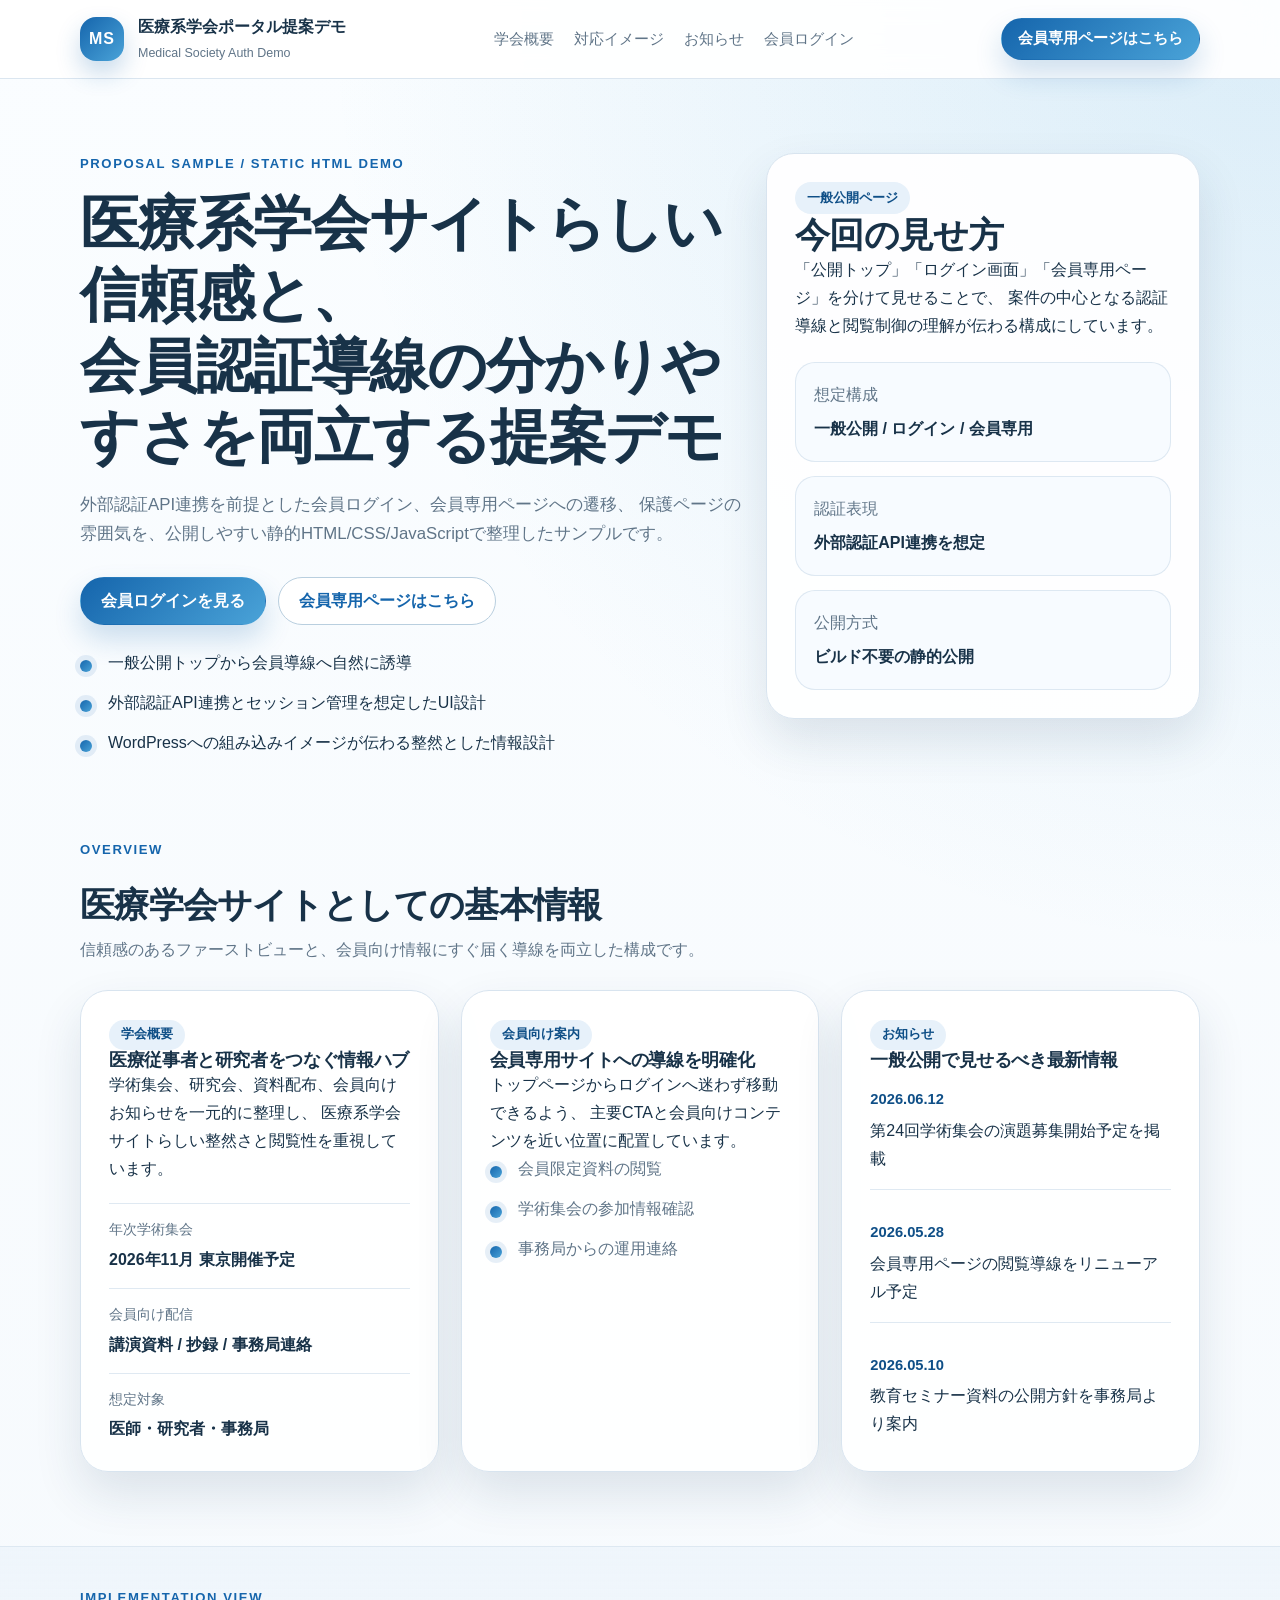
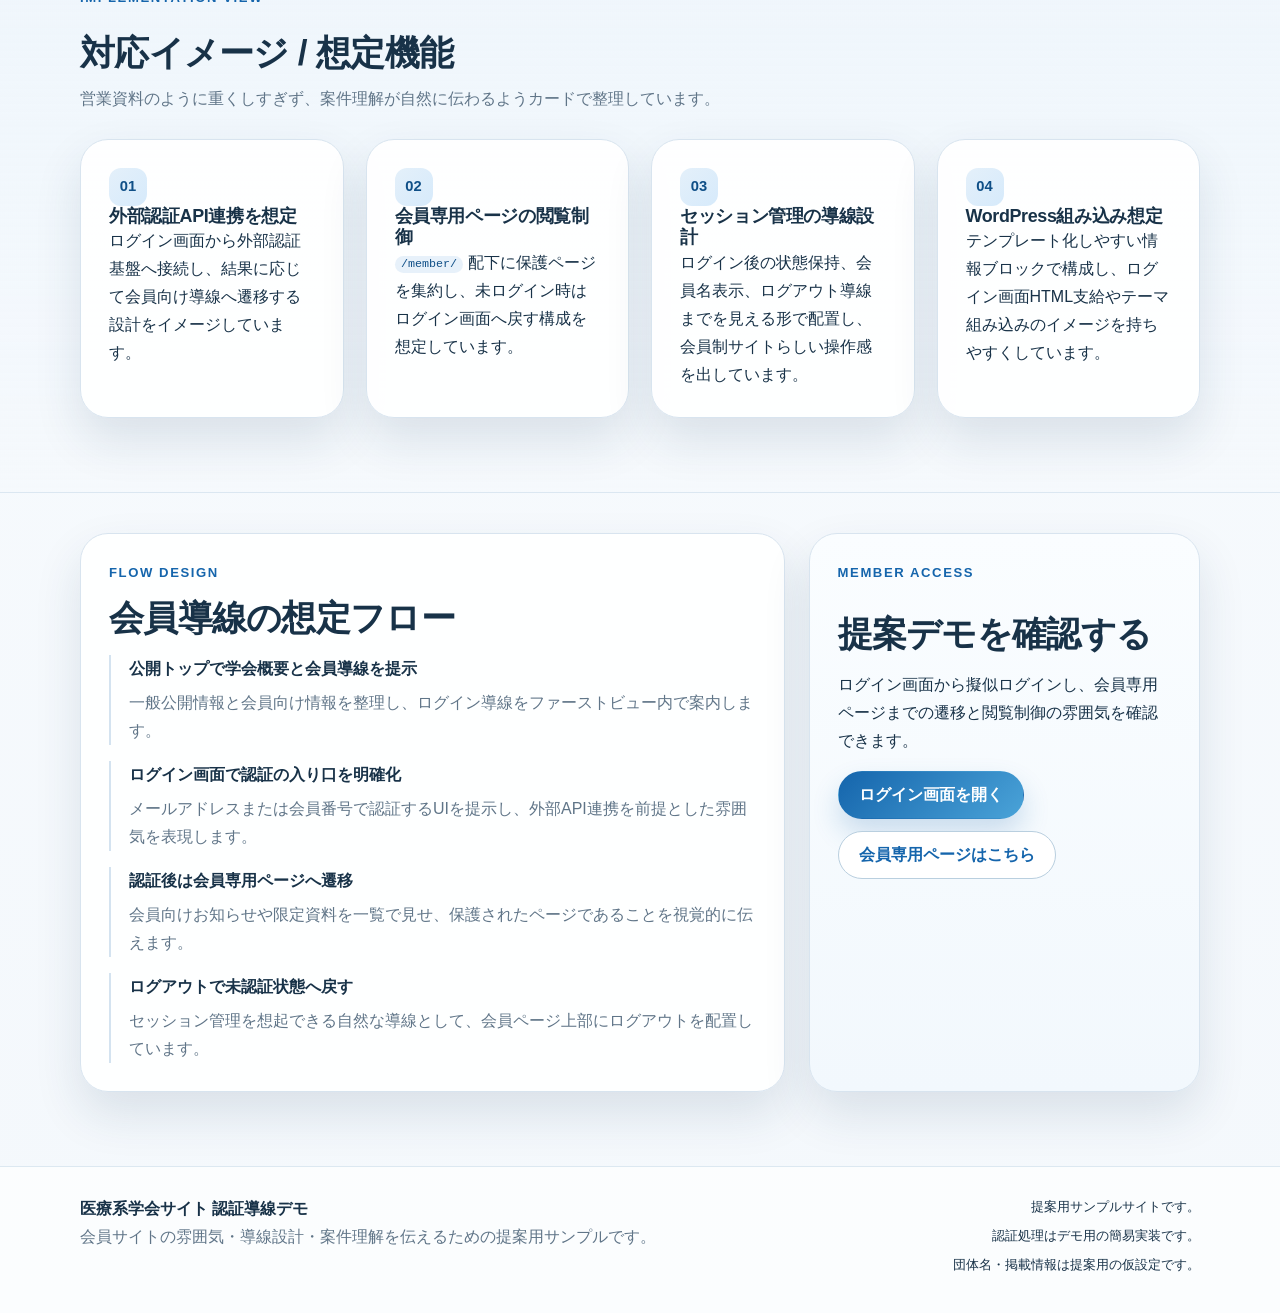
==== sample-site/medical-society-auth-demo/index.html @ 9080e942 "Add medical society auth demo sample site" ====
<!DOCTYPE html>
<html lang="ja">
<head>
  <meta charset="utf-8">
  <meta name="viewport" content="width=device-width, initial-scale=1">
  <title>医療系学会サイト 認証導線デモ | 提案用サンプル</title>
  <meta name="description" content="外部認証API連携を想定した、医療系学会サイト向け提案用サンプルです。ログイン導線と会員専用ページの雰囲気を静的サイトで表現しています。">
  <link rel="stylesheet" href="./assets/css/style.css">
  <script src="./assets/js/auth.js" defer></script>
  <script src="./assets/js/app.js" defer></script>
</head>
<body data-page="home">
  <header class="site-header">
    <div class="container header-inner">
      <a class="brand" href="./index.html" aria-label="トップページへ戻る">
        <span class="brand-mark">MS</span>
        <span class="brand-copy">
          <strong>医療系学会ポータル提案デモ</strong>
          <small>Medical Society Auth Demo</small>
        </span>
      </a>

      <nav class="site-nav" aria-label="グローバルナビゲーション">
        <a href="#overview">学会概要</a>
        <a href="#features">対応イメージ</a>
        <a href="#news">お知らせ</a>
        <a href="./login.html">会員ログイン</a>
      </nav>

      <a class="button button-primary button-sm" data-auth-cta href="./login.html">会員専用ページはこちら</a>
    </div>
  </header>

  <main>
    <section class="hero-section">
      <div class="container hero-grid">
        <div>
          <p class="eyebrow">Proposal Sample / Static HTML Demo</p>
          <h1>医療系学会サイトらしい信頼感と、<br>会員認証導線の分かりやすさを両立する提案デモ</h1>
          <p class="lead">
            外部認証API連携を前提とした会員ログイン、会員専用ページへの遷移、
            保護ページの雰囲気を、公開しやすい静的HTML/CSS/JavaScriptで整理したサンプルです。
          </p>

          <div class="hero-actions">
            <a class="button button-primary" href="./login.html">会員ログインを見る</a>
            <a class="button button-outline" data-auth-cta href="./login.html">会員専用ページはこちら</a>
          </div>

          <ul class="check-list">
            <li>一般公開トップから会員導線へ自然に誘導</li>
            <li>外部認証API連携とセッション管理を想定したUI設計</li>
            <li>WordPressへの組み込みイメージが伝わる整然とした情報設計</li>
          </ul>
        </div>

        <aside class="hero-panel">
          <span class="badge badge-soft" data-auth-status>一般公開ページ</span>
          <h2>今回の見せ方</h2>
          <p>
            「公開トップ」「ログイン画面」「会員専用ページ」を分けて見せることで、
            案件の中心となる認証導線と閲覧制御の理解が伝わる構成にしています。
          </p>

          <div class="metric-stack">
            <div class="metric-item">
              <span>想定構成</span>
              <strong>一般公開 / ログイン / 会員専用</strong>
            </div>
            <div class="metric-item">
              <span>認証表現</span>
              <strong>外部認証API連携を想定</strong>
            </div>
            <div class="metric-item">
              <span>公開方式</span>
              <strong>ビルド不要の静的公開</strong>
            </div>
          </div>
        </aside>
      </div>
    </section>

    <section class="section" id="overview">
      <div class="container">
        <div class="section-heading">
          <p class="eyebrow">Overview</p>
          <h2>医療学会サイトとしての基本情報</h2>
          <p>信頼感のあるファーストビューと、会員向け情報にすぐ届く導線を両立した構成です。</p>
        </div>

        <div class="card-grid card-grid-3">
          <article class="card">
            <span class="card-label">学会概要</span>
            <h3>医療従事者と研究者をつなぐ情報ハブ</h3>
            <p>
              学術集会、研究会、資料配布、会員向けお知らせを一元的に整理し、
              医療系学会サイトらしい整然さと閲覧性を重視しています。
            </p>
            <dl class="mini-stats">
              <div>
                <dt>年次学術集会</dt>
                <dd>2026年11月 東京開催予定</dd>
              </div>
              <div>
                <dt>会員向け配信</dt>
                <dd>講演資料 / 抄録 / 事務局連絡</dd>
              </div>
              <div>
                <dt>想定対象</dt>
                <dd>医師・研究者・事務局</dd>
              </div>
            </dl>
          </article>

          <article class="card">
            <span class="card-label">会員向け案内</span>
            <h3>会員専用サイトへの導線を明確化</h3>
            <p>
              トップページからログインへ迷わず移動できるよう、
              主要CTAと会員向けコンテンツを近い位置に配置しています。
            </p>
            <ul class="feature-list">
              <li>会員限定資料の閲覧</li>
              <li>学術集会の参加情報確認</li>
              <li>事務局からの運用連絡</li>
            </ul>
          </article>

          <article class="card" id="news">
            <span class="card-label">お知らせ</span>
            <h3>一般公開で見せるべき最新情報</h3>
            <ul class="notice-list">
              <li>
                <strong>2026.06.12</strong>
                <span>第24回学術集会の演題募集開始予定を掲載</span>
              </li>
              <li>
                <strong>2026.05.28</strong>
                <span>会員専用ページの閲覧導線をリニューアル予定</span>
              </li>
              <li>
                <strong>2026.05.10</strong>
                <span>教育セミナー資料の公開方針を事務局より案内</span>
              </li>
            </ul>
          </article>
        </div>
      </div>
    </section>

    <section class="section section-alt" id="features">
      <div class="container">
        <div class="section-heading">
          <p class="eyebrow">Implementation View</p>
          <h2>対応イメージ / 想定機能</h2>
          <p>営業資料のように重くしすぎず、案件理解が自然に伝わるようカードで整理しています。</p>
        </div>

        <div class="card-grid card-grid-4">
          <article class="card feature-card">
            <span class="icon-badge">01</span>
            <h3>外部認証API連携を想定</h3>
            <p>ログイン画面から外部認証基盤へ接続し、結果に応じて会員向け導線へ遷移する設計をイメージしています。</p>
          </article>

          <article class="card feature-card">
            <span class="icon-badge">02</span>
            <h3>会員専用ページの閲覧制御</h3>
            <p><code>/member/</code> 配下に保護ページを集約し、未ログイン時はログイン画面へ戻す構成を想定しています。</p>
          </article>

          <article class="card feature-card">
            <span class="icon-badge">03</span>
            <h3>セッション管理の導線設計</h3>
            <p>ログイン後の状態保持、会員名表示、ログアウト導線までを見える形で配置し、会員制サイトらしい操作感を出しています。</p>
          </article>

          <article class="card feature-card">
            <span class="icon-badge">04</span>
            <h3>WordPress組み込み想定</h3>
            <p>テンプレート化しやすい情報ブロックで構成し、ログイン画面HTML支給やテーマ組み込みのイメージを持ちやすくしています。</p>
          </article>
        </div>
      </div>
    </section>

    <section class="section">
      <div class="container split-panel">
        <div class="card">
          <p class="eyebrow">Flow Design</p>
          <h2>会員導線の想定フロー</h2>
          <ol class="timeline">
            <li>
              <strong>公開トップで学会概要と会員導線を提示</strong>
              <span>一般公開情報と会員向け情報を整理し、ログイン導線をファーストビュー内で案内します。</span>
            </li>
            <li>
              <strong>ログイン画面で認証の入り口を明確化</strong>
              <span>メールアドレスまたは会員番号で認証するUIを提示し、外部API連携を前提とした雰囲気を表現します。</span>
            </li>
            <li>
              <strong>認証後は会員専用ページへ遷移</strong>
              <span>会員向けお知らせや限定資料を一覧で見せ、保護されたページであることを視覚的に伝えます。</span>
            </li>
            <li>
              <strong>ログアウトで未認証状態へ戻す</strong>
              <span>セッション管理を想起できる自然な導線として、会員ページ上部にログアウトを配置しています。</span>
            </li>
          </ol>
        </div>

        <aside class="card soft-card cta-card">
          <p class="eyebrow">Member Access</p>
          <h2>提案デモを確認する</h2>
          <p>
            ログイン画面から擬似ログインし、会員専用ページまでの遷移と閲覧制御の雰囲気を確認できます。
          </p>
          <div class="stack-buttons">
            <a class="button button-primary" href="./login.html">ログイン画面を開く</a>
            <a class="button button-outline" data-auth-cta href="./login.html">会員ページを見る</a>
          </div>
        </aside>
      </div>
    </section>
  </main>

  <footer class="site-footer">
    <div class="container footer-inner">
      <div>
        <strong>医療系学会サイト 認証導線デモ</strong>
        <p>会員サイトの雰囲気・導線設計・案件理解を伝えるための提案用サンプルです。</p>
      </div>
      <div class="footer-notes">
        <small>提案用サンプルサイトです。</small>
        <small>認証処理はデモ用の簡易実装です。</small>
        <small>団体名・掲載情報は提案用の仮設定です。</small>
      </div>
    </div>
  </footer>
</body>
</html>
---- sample-site/medical-society-auth-demo/assets/css/style.css ----
:root {
  --bg: #f4f8fc;
  --bg-deep: #0f2740;
  --surface: #ffffff;
  --surface-soft: #f7fbff;
  --surface-dark: #17324c;
  --line: #d8e4ef;
  --line-strong: #b9cfdf;
  --text: #183248;
  --text-soft: #607588;
  --text-light: #d8e7f5;
  --primary: #1565ac;
  --primary-dark: #0f4f87;
  --accent: #4aa3d8;
  --success: #18794e;
  --danger: #c53d3d;
  --shadow: 0 22px 48px rgba(21, 58, 93, 0.12);
  --radius-lg: 28px;
  --radius-md: 20px;
  --radius-sm: 14px;
  --container: min(1120px, calc(100% - 40px));
}

*,
*::before,
*::after {
  box-sizing: border-box;
}

html {
  scroll-behavior: smooth;
}

body {
  margin: 0;
  font-family: "Hiragino Sans", "Yu Gothic UI", "Yu Gothic", Meiryo, sans-serif;
  color: var(--text);
  line-height: 1.75;
  background:
    radial-gradient(circle at top right, rgba(74, 163, 216, 0.18), transparent 30%),
    linear-gradient(180deg, #fafdff 0%, var(--bg) 100%);
}

body.protected-page {
  background:
    radial-gradient(circle at top left, rgba(74, 163, 216, 0.16), transparent 24%),
    linear-gradient(180deg, #edf5fb 0%, #f7fbff 100%);
}

a {
  color: inherit;
  text-decoration: none;
}

button,
input {
  font: inherit;
}

button {
  cursor: pointer;
}

img {
  max-width: 100%;
  display: block;
}

code {
  padding: 0.08rem 0.4rem;
  border-radius: 999px;
  background: #e7f1fa;
  color: var(--primary-dark);
  font-size: 0.9em;
}

.container {
  width: var(--container);
  margin: 0 auto;
}

.site-header {
  position: sticky;
  top: 0;
  z-index: 10;
  background: rgba(255, 255, 255, 0.92);
  backdrop-filter: blur(14px);
  border-bottom: 1px solid rgba(216, 228, 239, 0.9);
}

.site-header-dark {
  background: rgba(15, 39, 64, 0.9);
  border-bottom-color: rgba(216, 231, 245, 0.14);
  color: #f3f8fc;
}

.header-inner {
  display: flex;
  align-items: center;
  justify-content: space-between;
  gap: 18px;
  min-height: 78px;
}

.brand {
  display: inline-flex;
  align-items: center;
  gap: 14px;
  min-width: 0;
}

.brand-mark {
  display: inline-grid;
  place-items: center;
  width: 44px;
  height: 44px;
  border-radius: 16px;
  background: linear-gradient(135deg, var(--primary) 0%, var(--accent) 100%);
  color: #fff;
  font-weight: 800;
  letter-spacing: 0.06em;
  box-shadow: 0 12px 24px rgba(21, 101, 172, 0.24);
}

.brand-copy {
  display: grid;
  gap: 2px;
}

.brand-copy strong,
.brand-copy small {
  display: block;
}

.brand-copy strong {
  font-size: 0.98rem;
}

.brand-copy small {
  color: var(--text-soft);
  font-size: 0.78rem;
}

.site-header-dark .brand-copy small,
.site-header-dark .site-nav a {
  color: rgba(243, 248, 252, 0.78);
}

.site-nav {
  display: inline-flex;
  align-items: center;
  gap: 20px;
  flex-wrap: wrap;
}

.site-nav a {
  font-size: 0.95rem;
  color: var(--text-soft);
}

.site-nav a:hover,
.site-nav a:focus-visible {
  color: var(--primary);
}

.button {
  display: inline-flex;
  align-items: center;
  justify-content: center;
  gap: 8px;
  min-height: 48px;
  padding: 0 20px;
  border-radius: 999px;
  border: 1px solid transparent;
  font-weight: 700;
  transition: transform 180ms ease, background-color 180ms ease, border-color 180ms ease;
}

.button:hover,
.button:focus-visible {
  transform: translateY(-1px);
}

.button-sm {
  min-height: 42px;
  padding-inline: 16px;
  font-size: 0.92rem;
}

.button-block {
  width: 100%;
}

.button-primary {
  background: linear-gradient(135deg, var(--primary) 0%, var(--accent) 100%);
  color: #fff;
  box-shadow: 0 14px 28px rgba(21, 101, 172, 0.2);
}

.button-secondary {
  background: rgba(255, 255, 255, 0.12);
  color: #fff;
  border-color: rgba(255, 255, 255, 0.22);
}

.button-outline {
  background: #fff;
  color: var(--primary);
  border-color: var(--line-strong);
}

.eyebrow {
  margin: 0 0 12px;
  color: var(--primary);
  font-size: 0.82rem;
  font-weight: 800;
  letter-spacing: 0.12em;
  text-transform: uppercase;
}

h1,
h2,
h3 {
  margin: 0;
  line-height: 1.2;
  letter-spacing: -0.02em;
}

h1 {
  font-size: clamp(2rem, 5vw, 3.7rem);
}

h2 {
  font-size: clamp(1.55rem, 3vw, 2.2rem);
}

h3 {
  font-size: 1.12rem;
}

p {
  margin: 0;
}

.lead {
  margin-top: 18px;
  color: var(--text-soft);
  font-size: 1.05rem;
}

.lead.narrow {
  max-width: 760px;
}

.hero-section {
  padding: 74px 0 42px;
}

.hero-grid,
.member-hero-grid,
.split-panel,
.login-layout,
.member-layout {
  display: grid;
  gap: 24px;
}

.hero-grid {
  grid-template-columns: minmax(0, 1.45fr) minmax(320px, 0.95fr);
  align-items: start;
}

.member-hero {
  padding: 58px 0 20px;
  color: #102c43;
}

.member-hero-grid {
  grid-template-columns: minmax(0, 1.35fr) minmax(320px, 0.85fr);
  align-items: start;
}

.hero-panel,
.card,
.download-card,
.sub-card {
  background: rgba(255, 255, 255, 0.94);
  border: 1px solid var(--line);
  border-radius: var(--radius-lg);
  box-shadow: var(--shadow);
}

.hero-panel,
.card {
  padding: 28px;
}

.soft-card {
  background: linear-gradient(180deg, #fafdff 0%, #f2f8fd 100%);
}

.dark-panel {
  background: linear-gradient(180deg, rgba(20, 54, 84, 0.98), rgba(17, 43, 66, 0.98));
  border-color: rgba(216, 231, 245, 0.12);
  color: #f3f8fc;
}

.section {
  padding: 40px 0 74px;
}

.section-tight {
  padding-top: 24px;
}

.section-alt {
  background: linear-gradient(180deg, rgba(230, 241, 250, 0.48), rgba(244, 248, 252, 0.2));
  border-block: 1px solid rgba(216, 228, 239, 0.8);
}

.section-heading {
  display: grid;
  gap: 10px;
  margin-bottom: 26px;
}

.section-heading > p:last-child {
  color: var(--text-soft);
}

.section-heading-left {
  margin-bottom: 18px;
}

.card-grid {
  display: grid;
  gap: 22px;
}

.card-grid-2 {
  grid-template-columns: repeat(2, minmax(0, 1fr));
}

.card-grid-3 {
  grid-template-columns: repeat(3, minmax(0, 1fr));
}

.card-grid-4 {
  grid-template-columns: repeat(4, minmax(0, 1fr));
}

.card-label,
.download-meta {
  display: inline-flex;
  align-items: center;
  min-height: 30px;
  padding: 0 12px;
  border-radius: 999px;
  background: #e7f1fa;
  color: var(--primary-dark);
  font-size: 0.82rem;
  font-weight: 700;
}

.icon-badge {
  display: inline-grid;
  place-items: center;
  width: 38px;
  height: 38px;
  border-radius: 12px;
  background: linear-gradient(135deg, #e4f0fa 0%, #d6eafb 100%);
  color: var(--primary-dark);
  font-size: 0.92rem;
  font-weight: 800;
}

.badge {
  display: inline-flex;
  align-items: center;
  min-height: 32px;
  padding: 0 12px;
  border-radius: 999px;
  font-size: 0.82rem;
  font-weight: 700;
}

.badge-soft {
  background: #e7f1fa;
  color: var(--primary-dark);
}

.badge-success {
  background: rgba(24, 121, 78, 0.12);
  color: var(--success);
}

.hero-actions,
.stack-buttons,
.inline-actions {
  display: flex;
  gap: 12px;
  flex-wrap: wrap;
}

.hero-actions {
  margin-top: 28px;
}

.top-gap {
  margin-top: 18px;
}

.check-list,
.feature-list,
.notice-list,
.timeline {
  margin: 0;
  padding: 0;
  list-style: none;
}

.check-list {
  display: grid;
  gap: 12px;
  margin-top: 24px;
}

.check-list li,
.feature-list li {
  position: relative;
  padding-left: 28px;
}

.check-list li::before,
.feature-list li::before {
  content: "";
  position: absolute;
  left: 0;
  top: 0.68em;
  width: 12px;
  height: 12px;
  border-radius: 999px;
  background: linear-gradient(135deg, var(--primary) 0%, var(--accent) 100%);
  box-shadow: 0 0 0 5px rgba(21, 101, 172, 0.1);
}

.feature-list {
  display: grid;
  gap: 12px;
  color: var(--text-soft);
}

.feature-list-light li {
  color: var(--text-light);
}

.notice-list {
  display: grid;
  gap: 14px;
}

.notice-list li {
  display: grid;
  gap: 4px;
  padding: 16px 0;
  border-bottom: 1px solid rgba(216, 228, 239, 0.8);
}

.notice-list li:last-child {
  padding-bottom: 0;
  border-bottom: 0;
}

.notice-list strong {
  color: var(--primary-dark);
  font-size: 0.92rem;
}

.mini-stats {
  display: grid;
  gap: 14px;
  margin: 20px 0 0;
}

.mini-stats div {
  padding-top: 14px;
  border-top: 1px solid rgba(216, 228, 239, 0.8);
}

.mini-stats dt {
  font-size: 0.85rem;
  color: var(--text-soft);
}

.mini-stats dd {
  margin: 4px 0 0;
  font-weight: 700;
}

.metric-stack {
  display: grid;
  gap: 14px;
  margin-top: 22px;
}

.metric-item {
  padding: 18px;
  border-radius: var(--radius-md);
  background: var(--surface-soft);
  border: 1px solid rgba(216, 228, 239, 0.8);
}

.metric-item span,
.panel-caption,
.muted {
  color: var(--text-soft);
}

.metric-item strong {
  display: block;
  margin-top: 6px;
  font-size: 1rem;
}

.timeline {
  display: grid;
  gap: 16px;
  margin-top: 16px;
}

.timeline li {
  display: grid;
  gap: 6px;
  padding-left: 18px;
  border-left: 2px solid rgba(21, 101, 172, 0.18);
}

.timeline.compact {
  gap: 14px;
}

.timeline span {
  color: var(--text-soft);
}

.split-panel {
  grid-template-columns: minmax(0, 1.35fr) minmax(280px, 0.75fr);
  align-items: stretch;
}

.cta-card {
  display: grid;
  align-content: start;
  gap: 16px;
}

.sub-hero {
  padding: 58px 0 14px;
}

.login-layout {
  grid-template-columns: minmax(0, 1fr) minmax(320px, 0.9fr);
  align-items: start;
}

.stack-panel,
.sidebar-stack,
.content-stack {
  display: grid;
  gap: 22px;
}

.form-header {
  display: grid;
  gap: 12px;
  margin-bottom: 22px;
}

.field {
  display: grid;
  gap: 10px;
  margin-bottom: 16px;
}

.field span {
  font-weight: 700;
}

.field input {
  min-height: 54px;
  padding: 0 16px;
  border: 1px solid var(--line-strong);
  border-radius: 16px;
  background: #fff;
  color: var(--text);
}

.field input:focus {
  outline: 2px solid rgba(21, 101, 172, 0.18);
  border-color: var(--primary);
}

.form-hint {
  display: grid;
  gap: 8px;
  margin: 4px 0 16px;
  color: var(--text-soft);
  font-size: 0.92rem;
}

.form-error {
  min-height: 1.5em;
  margin: 0 0 16px;
  color: var(--danger);
  font-weight: 700;
}

.inline-note {
  display: grid;
  gap: 10px;
  padding: 16px 18px;
  margin-bottom: 18px;
  border-radius: 18px;
  border: 1px solid rgba(24, 121, 78, 0.18);
  background: rgba(24, 121, 78, 0.08);
  color: #155437;
}

.inline-note.success strong {
  color: #0f4b30;
}

.text-link {
  padding: 0;
  border: 0;
  background: none;
  color: var(--primary);
  font-weight: 700;
}

.member-layout {
  grid-template-columns: minmax(0, 1.35fr) minmax(300px, 0.8fr);
  align-items: start;
}

.session-row {
  display: flex;
  flex-wrap: wrap;
  gap: 12px;
  align-items: center;
  margin-top: 24px;
}

.session-text {
  color: var(--text-soft);
  font-size: 0.94rem;
}

.download-card,
.sub-card {
  padding: 22px;
}

.download-card {
  display: grid;
  gap: 12px;
}

.site-footer {
  padding: 28px 0 36px;
  border-top: 1px solid rgba(216, 228, 239, 0.85);
  background: rgba(255, 255, 255, 0.7);
}

.site-footer-dark {
  background: rgba(15, 39, 64, 0.94);
  border-top-color: rgba(216, 231, 245, 0.12);
  color: #f3f8fc;
}

.footer-inner {
  display: flex;
  align-items: flex-start;
  justify-content: space-between;
  gap: 18px;
  flex-wrap: wrap;
}

.footer-inner p {
  color: var(--text-soft);
}

.site-footer-dark .footer-inner p,
.site-footer-dark .footer-notes small {
  color: rgba(243, 248, 252, 0.74);
}

.footer-notes {
  display: grid;
  gap: 6px;
  text-align: right;
}

.auth-pending main {
  opacity: 0;
}

@media (max-width: 980px) {
  .hero-grid,
  .member-hero-grid,
  .split-panel,
  .login-layout,
  .member-layout,
  .card-grid-3,
  .card-grid-4 {
    grid-template-columns: 1fr;
  }

  .card-grid-2 {
    grid-template-columns: 1fr;
  }

  .site-nav {
    display: none;
  }

  .header-inner {
    min-height: 72px;
  }
}

@media (max-width: 640px) {
  :root {
    --container: min(100% - 28px, 1120px);
  }

  .hero-section {
    padding-top: 48px;
  }

  .sub-hero,
  .member-hero {
    padding-top: 40px;
  }

  .hero-panel,
  .card,
  .download-card,
  .sub-card {
    padding: 22px;
    border-radius: 22px;
  }

  .button,
  .button-sm {
    width: 100%;
  }

  .hero-actions,
  .stack-buttons,
  .inline-actions,
  .session-row {
    flex-direction: column;
    align-items: stretch;
  }

  .footer-notes {
    text-align: left;
  }
}
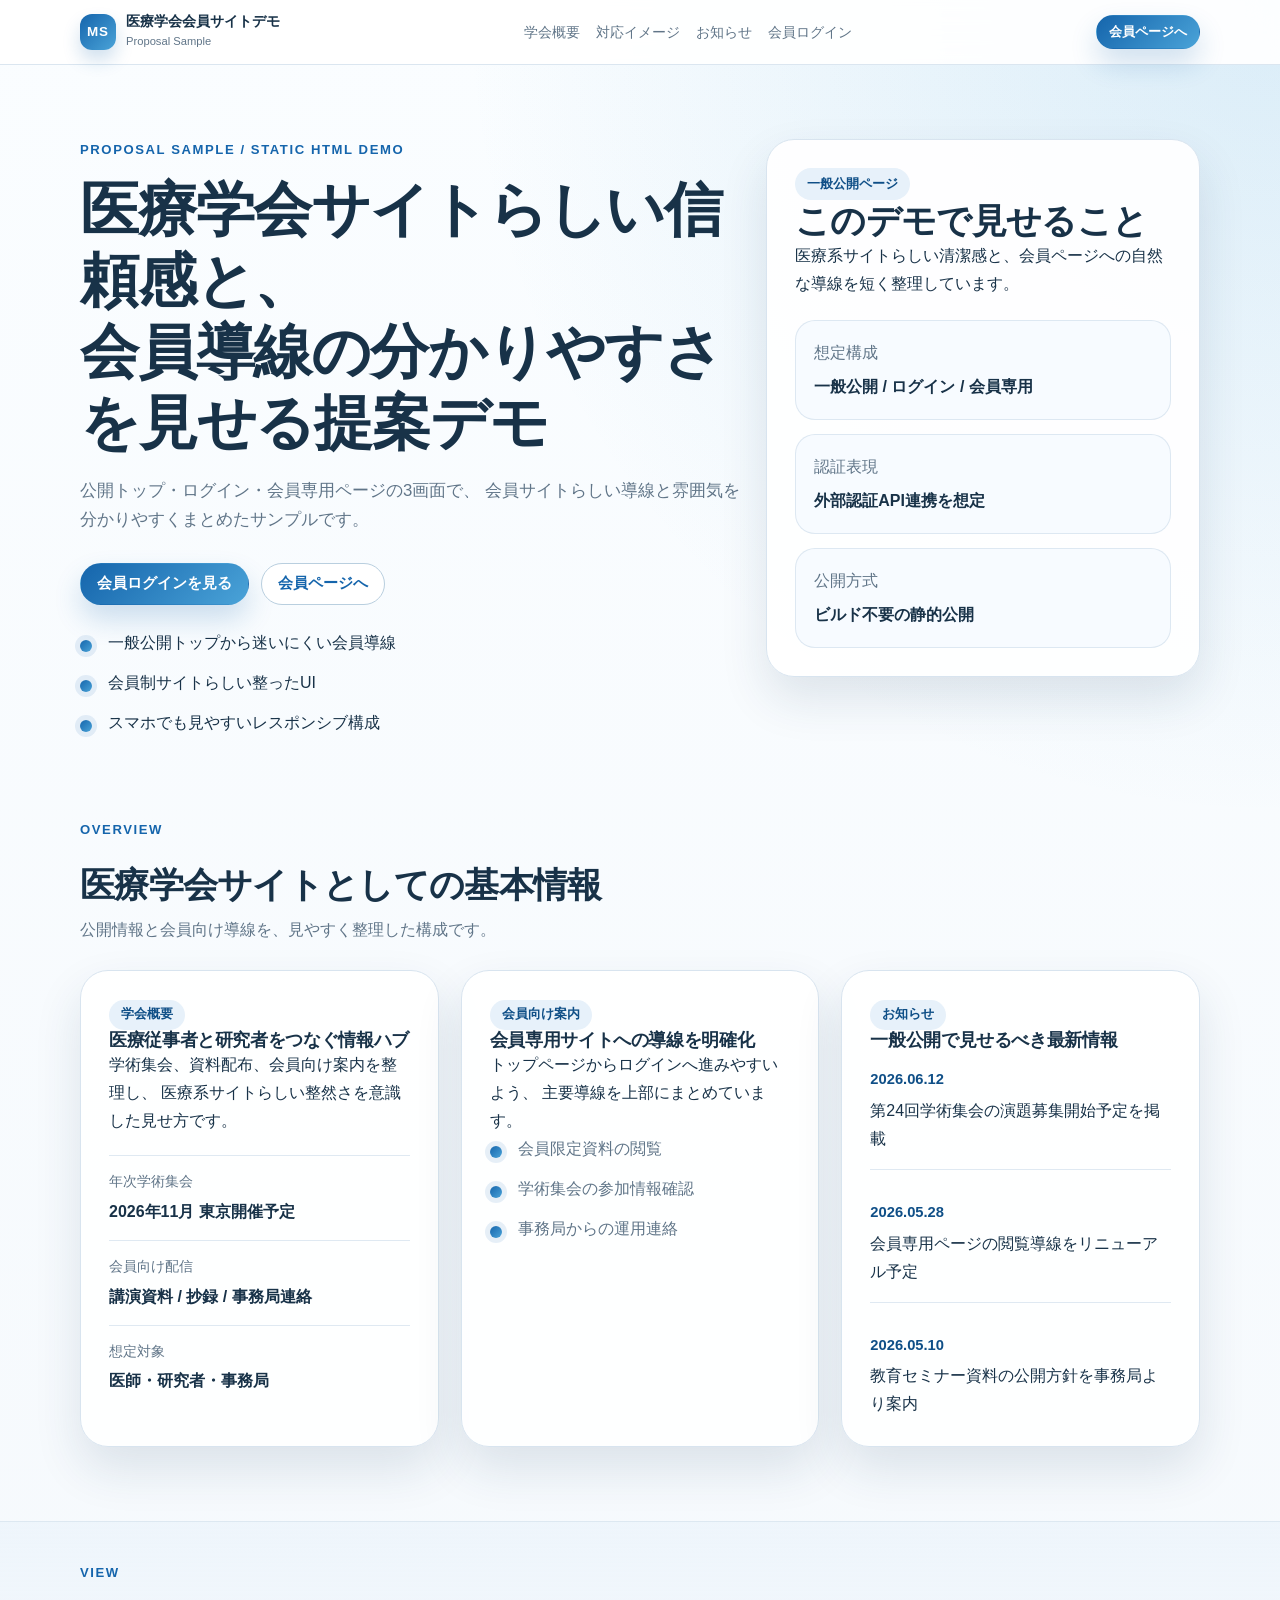
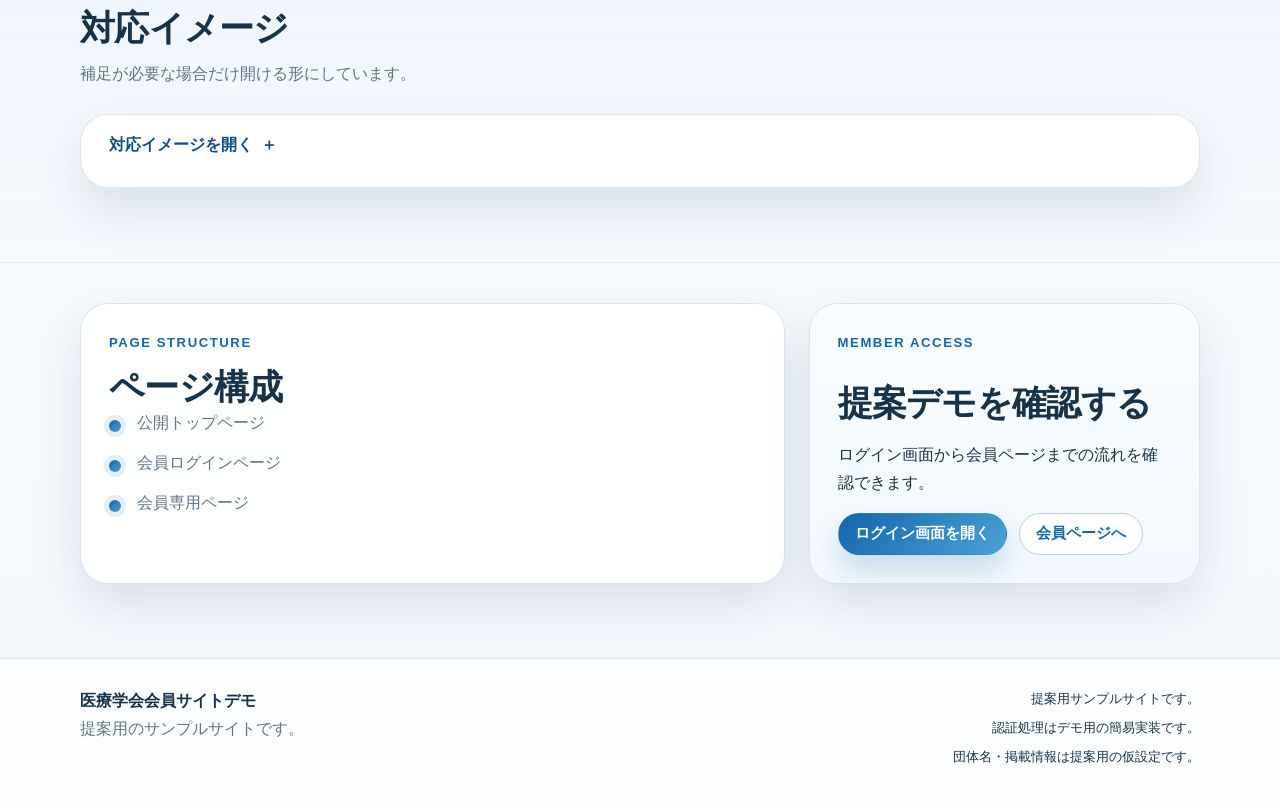
==== commit bc1e37a9: "Refine medical auth demo header and copy" ====
--- a/sample-site/medical-society-auth-demo/index.html
+++ b/sample-site/medical-society-auth-demo/index.html
@@ -15,8 +15,8 @@
       <a class="brand" href="./index.html" aria-label="トップページへ戻る">
         <span class="brand-mark">MS</span>
         <span class="brand-copy">
-          <strong>医療系学会ポータル提案デモ</strong>
-          <small>Medical Society Auth Demo</small>
+          <strong>医療学会会員サイトデモ</strong>
+          <small>Proposal Sample</small>
         </span>
       </a>
 
@@ -27,7 +27,7 @@
         <a href="./login.html">会員ログイン</a>
       </nav>
 
-      <a class="button button-primary button-sm" data-auth-cta href="./login.html">会員専用ページはこちら</a>
+      <a class="button button-primary button-sm" data-auth-cta href="./login.html">会員ページへ</a>
     </div>
   </header>
 
@@ -36,30 +36,29 @@
       <div class="container hero-grid">
         <div>
           <p class="eyebrow">Proposal Sample / Static HTML Demo</p>
-          <h1>医療系学会サイトらしい信頼感と、<br>会員認証導線の分かりやすさを両立する提案デモ</h1>
+          <h1>医療学会サイトらしい信頼感と、<br>会員導線の分かりやすさを見せる提案デモ</h1>
           <p class="lead">
-            外部認証API連携を前提とした会員ログイン、会員専用ページへの遷移、
-            保護ページの雰囲気を、公開しやすい静的HTML/CSS/JavaScriptで整理したサンプルです。
+            公開トップ・ログイン・会員専用ページの3画面で、
+            会員サイトらしい導線と雰囲気を分かりやすくまとめたサンプルです。
           </p>
 
           <div class="hero-actions">
             <a class="button button-primary" href="./login.html">会員ログインを見る</a>
-            <a class="button button-outline" data-auth-cta href="./login.html">会員専用ページはこちら</a>
+            <a class="button button-outline" data-auth-cta href="./login.html">会員ページへ</a>
           </div>
 
           <ul class="check-list">
-            <li>一般公開トップから会員導線へ自然に誘導</li>
-            <li>外部認証API連携とセッション管理を想定したUI設計</li>
-            <li>WordPressへの組み込みイメージが伝わる整然とした情報設計</li>
+            <li>一般公開トップから迷いにくい会員導線</li>
+            <li>会員制サイトらしい整ったUI</li>
+            <li>スマホでも見やすいレスポンシブ構成</li>
           </ul>
         </div>
 
         <aside class="hero-panel">
           <span class="badge badge-soft" data-auth-status>一般公開ページ</span>
-          <h2>今回の見せ方</h2>
+          <h2>このデモで見せること</h2>
           <p>
-            「公開トップ」「ログイン画面」「会員専用ページ」を分けて見せることで、
-            案件の中心となる認証導線と閲覧制御の理解が伝わる構成にしています。
+            医療系サイトらしい清潔感と、会員ページへの自然な導線を短く整理しています。
           </p>
 
           <div class="metric-stack">
@@ -85,7 +84,7 @@
         <div class="section-heading">
           <p class="eyebrow">Overview</p>
           <h2>医療学会サイトとしての基本情報</h2>
-          <p>信頼感のあるファーストビューと、会員向け情報にすぐ届く導線を両立した構成です。</p>
+          <p>公開情報と会員向け導線を、見やすく整理した構成です。</p>
         </div>
 
         <div class="card-grid card-grid-3">
@@ -93,8 +92,8 @@
             <span class="card-label">学会概要</span>
             <h3>医療従事者と研究者をつなぐ情報ハブ</h3>
             <p>
-              学術集会、研究会、資料配布、会員向けお知らせを一元的に整理し、
-              医療系学会サイトらしい整然さと閲覧性を重視しています。
+              学術集会、資料配布、会員向け案内を整理し、
+              医療系サイトらしい整然さを意識した見せ方です。
             </p>
             <dl class="mini-stats">
               <div>
@@ -116,8 +115,8 @@
             <span class="card-label">会員向け案内</span>
             <h3>会員専用サイトへの導線を明確化</h3>
             <p>
-              トップページからログインへ迷わず移動できるよう、
-              主要CTAと会員向けコンテンツを近い位置に配置しています。
+              トップページからログインへ進みやすいよう、
+              主要導線を上部にまとめています。
             </p>
             <ul class="feature-list">
               <li>会員限定資料の閲覧</li>
@@ -151,73 +150,63 @@
     <section class="section section-alt" id="features">
       <div class="container">
         <div class="section-heading">
-          <p class="eyebrow">Implementation View</p>
-          <h2>対応イメージ / 想定機能</h2>
-          <p>営業資料のように重くしすぎず、案件理解が自然に伝わるようカードで整理しています。</p>
-        </div>
-
-        <div class="card-grid card-grid-4">
-          <article class="card feature-card">
-            <span class="icon-badge">01</span>
-            <h3>外部認証API連携を想定</h3>
-            <p>ログイン画面から外部認証基盤へ接続し、結果に応じて会員向け導線へ遷移する設計をイメージしています。</p>
-          </article>
-
-          <article class="card feature-card">
-            <span class="icon-badge">02</span>
-            <h3>会員専用ページの閲覧制御</h3>
-            <p><code>/member/</code> 配下に保護ページを集約し、未ログイン時はログイン画面へ戻す構成を想定しています。</p>
-          </article>
-
-          <article class="card feature-card">
-            <span class="icon-badge">03</span>
-            <h3>セッション管理の導線設計</h3>
-            <p>ログイン後の状態保持、会員名表示、ログアウト導線までを見える形で配置し、会員制サイトらしい操作感を出しています。</p>
-          </article>
-
-          <article class="card feature-card">
-            <span class="icon-badge">04</span>
-            <h3>WordPress組み込み想定</h3>
-            <p>テンプレート化しやすい情報ブロックで構成し、ログイン画面HTML支給やテーマ組み込みのイメージを持ちやすくしています。</p>
-          </article>
-        </div>
+          <p class="eyebrow">View</p>
+          <h2>対応イメージ</h2>
+          <p>補足が必要な場合だけ開ける形にしています。</p>
+        </div>
+
+        <details class="card fold-card">
+          <summary>対応イメージを開く</summary>
+          <div class="fold-body card-grid card-grid-4">
+            <article class="card feature-card">
+              <span class="icon-badge">01</span>
+              <h3>外部認証導線</h3>
+              <p>ログイン画面から会員ページへ進む流れを整理しています。</p>
+            </article>
+
+            <article class="card feature-card">
+              <span class="icon-badge">02</span>
+              <h3>閲覧制御</h3>
+              <p>会員専用ページの保護された雰囲気を表現しています。</p>
+            </article>
+
+            <article class="card feature-card">
+              <span class="icon-badge">03</span>
+              <h3>状態表示</h3>
+              <p>ログイン中の表示やログアウト導線を簡潔に配置しています。</p>
+            </article>
+
+            <article class="card feature-card">
+              <span class="icon-badge">04</span>
+              <h3>組み込みやすさ</h3>
+              <p>静的構成で確認しやすい画面設計にしています。</p>
+            </article>
+          </div>
+        </details>
       </div>
     </section>
 
     <section class="section">
       <div class="container split-panel">
         <div class="card">
-          <p class="eyebrow">Flow Design</p>
-          <h2>会員導線の想定フロー</h2>
-          <ol class="timeline">
-            <li>
-              <strong>公開トップで学会概要と会員導線を提示</strong>
-              <span>一般公開情報と会員向け情報を整理し、ログイン導線をファーストビュー内で案内します。</span>
-            </li>
-            <li>
-              <strong>ログイン画面で認証の入り口を明確化</strong>
-              <span>メールアドレスまたは会員番号で認証するUIを提示し、外部API連携を前提とした雰囲気を表現します。</span>
-            </li>
-            <li>
-              <strong>認証後は会員専用ページへ遷移</strong>
-              <span>会員向けお知らせや限定資料を一覧で見せ、保護されたページであることを視覚的に伝えます。</span>
-            </li>
-            <li>
-              <strong>ログアウトで未認証状態へ戻す</strong>
-              <span>セッション管理を想起できる自然な導線として、会員ページ上部にログアウトを配置しています。</span>
-            </li>
-          </ol>
+          <p class="eyebrow">Page Structure</p>
+          <h2>ページ構成</h2>
+          <ul class="feature-list">
+            <li>公開トップページ</li>
+            <li>会員ログインページ</li>
+            <li>会員専用ページ</li>
+          </ul>
         </div>
 
         <aside class="card soft-card cta-card">
           <p class="eyebrow">Member Access</p>
           <h2>提案デモを確認する</h2>
           <p>
-            ログイン画面から擬似ログインし、会員専用ページまでの遷移と閲覧制御の雰囲気を確認できます。
+            ログイン画面から会員ページまでの流れを確認できます。
           </p>
           <div class="stack-buttons">
             <a class="button button-primary" href="./login.html">ログイン画面を開く</a>
-            <a class="button button-outline" data-auth-cta href="./login.html">会員ページを見る</a>
+            <a class="button button-outline" data-auth-cta href="./login.html">会員ページへ</a>
           </div>
         </aside>
       </div>
@@ -227,8 +216,8 @@
   <footer class="site-footer">
     <div class="container footer-inner">
       <div>
-        <strong>医療系学会サイト 認証導線デモ</strong>
-        <p>会員サイトの雰囲気・導線設計・案件理解を伝えるための提案用サンプルです。</p>
+        <strong>医療学会会員サイトデモ</strong>
+        <p>提案用のサンプルサイトです。</p>
       </div>
       <div class="footer-notes">
         <small>提案用サンプルサイトです。</small>
--- a/sample-site/medical-society-auth-demo/assets/css/style.css
+++ b/sample-site/medical-society-auth-demo/assets/css/style.css
@@ -98,28 +98,29 @@
   display: flex;
   align-items: center;
   justify-content: space-between;
-  gap: 18px;
-  min-height: 78px;
+  gap: 14px;
+  min-height: 64px;
 }
 
 .brand {
   display: inline-flex;
   align-items: center;
-  gap: 14px;
+  gap: 10px;
   min-width: 0;
 }
 
 .brand-mark {
   display: inline-grid;
   place-items: center;
-  width: 44px;
-  height: 44px;
-  border-radius: 16px;
+  width: 36px;
+  height: 36px;
+  border-radius: 12px;
   background: linear-gradient(135deg, var(--primary) 0%, var(--accent) 100%);
   color: #fff;
   font-weight: 800;
+  font-size: 0.84rem;
   letter-spacing: 0.06em;
-  box-shadow: 0 12px 24px rgba(21, 101, 172, 0.24);
+  box-shadow: 0 10px 18px rgba(21, 101, 172, 0.2);
 }
 
 .brand-copy {
@@ -133,12 +134,13 @@
 }
 
 .brand-copy strong {
-  font-size: 0.98rem;
+  font-size: 0.9rem;
+  line-height: 1.2;
 }
 
 .brand-copy small {
   color: var(--text-soft);
-  font-size: 0.78rem;
+  font-size: 0.7rem;
 }
 
 .site-header-dark .brand-copy small,
@@ -149,12 +151,12 @@
 .site-nav {
   display: inline-flex;
   align-items: center;
-  gap: 20px;
+  gap: 16px;
   flex-wrap: wrap;
 }
 
 .site-nav a {
-  font-size: 0.95rem;
+  font-size: 0.88rem;
   color: var(--text-soft);
 }
 
@@ -168,11 +170,12 @@
   align-items: center;
   justify-content: center;
   gap: 8px;
-  min-height: 48px;
-  padding: 0 20px;
+  min-height: 42px;
+  padding: 0 16px;
   border-radius: 999px;
   border: 1px solid transparent;
   font-weight: 700;
+  font-size: 0.92rem;
   transition: transform 180ms ease, background-color 180ms ease, border-color 180ms ease;
 }
 
@@ -182,9 +185,9 @@
 }
 
 .button-sm {
-  min-height: 42px;
-  padding-inline: 16px;
-  font-size: 0.92rem;
+  min-height: 34px;
+  padding-inline: 12px;
+  font-size: 0.82rem;
 }
 
 .button-block {
@@ -543,6 +546,36 @@
   color: var(--text-soft);
 }
 
+.fold-card {
+  margin-top: 18px;
+  border-top: 1px solid rgba(216, 228, 239, 0.9);
+  padding-top: 16px;
+}
+
+.fold-card summary {
+  cursor: pointer;
+  font-weight: 700;
+  color: var(--primary-dark);
+  list-style: none;
+}
+
+.fold-card summary::-webkit-details-marker {
+  display: none;
+}
+
+.fold-card summary::after {
+  content: "＋";
+  margin-left: 8px;
+}
+
+.fold-card[open] summary::after {
+  content: "−";
+}
+
+.fold-body {
+  margin-top: 14px;
+}
+
 .split-panel {
   grid-template-columns: minmax(0, 1.35fr) minmax(280px, 0.75fr);
   align-items: stretch;
@@ -725,7 +758,7 @@
   }
 
   .header-inner {
-    min-height: 72px;
+    min-height: 60px;
   }
 }
 
@@ -751,9 +784,14 @@
     border-radius: 22px;
   }
 
-  .button,
-  .button-sm {
+  .hero-actions .button,
+  .stack-buttons .button,
+  .button-block {
     width: 100%;
+  }
+
+  .header-inner .button {
+    width: auto;
   }
 
   .hero-actions,
